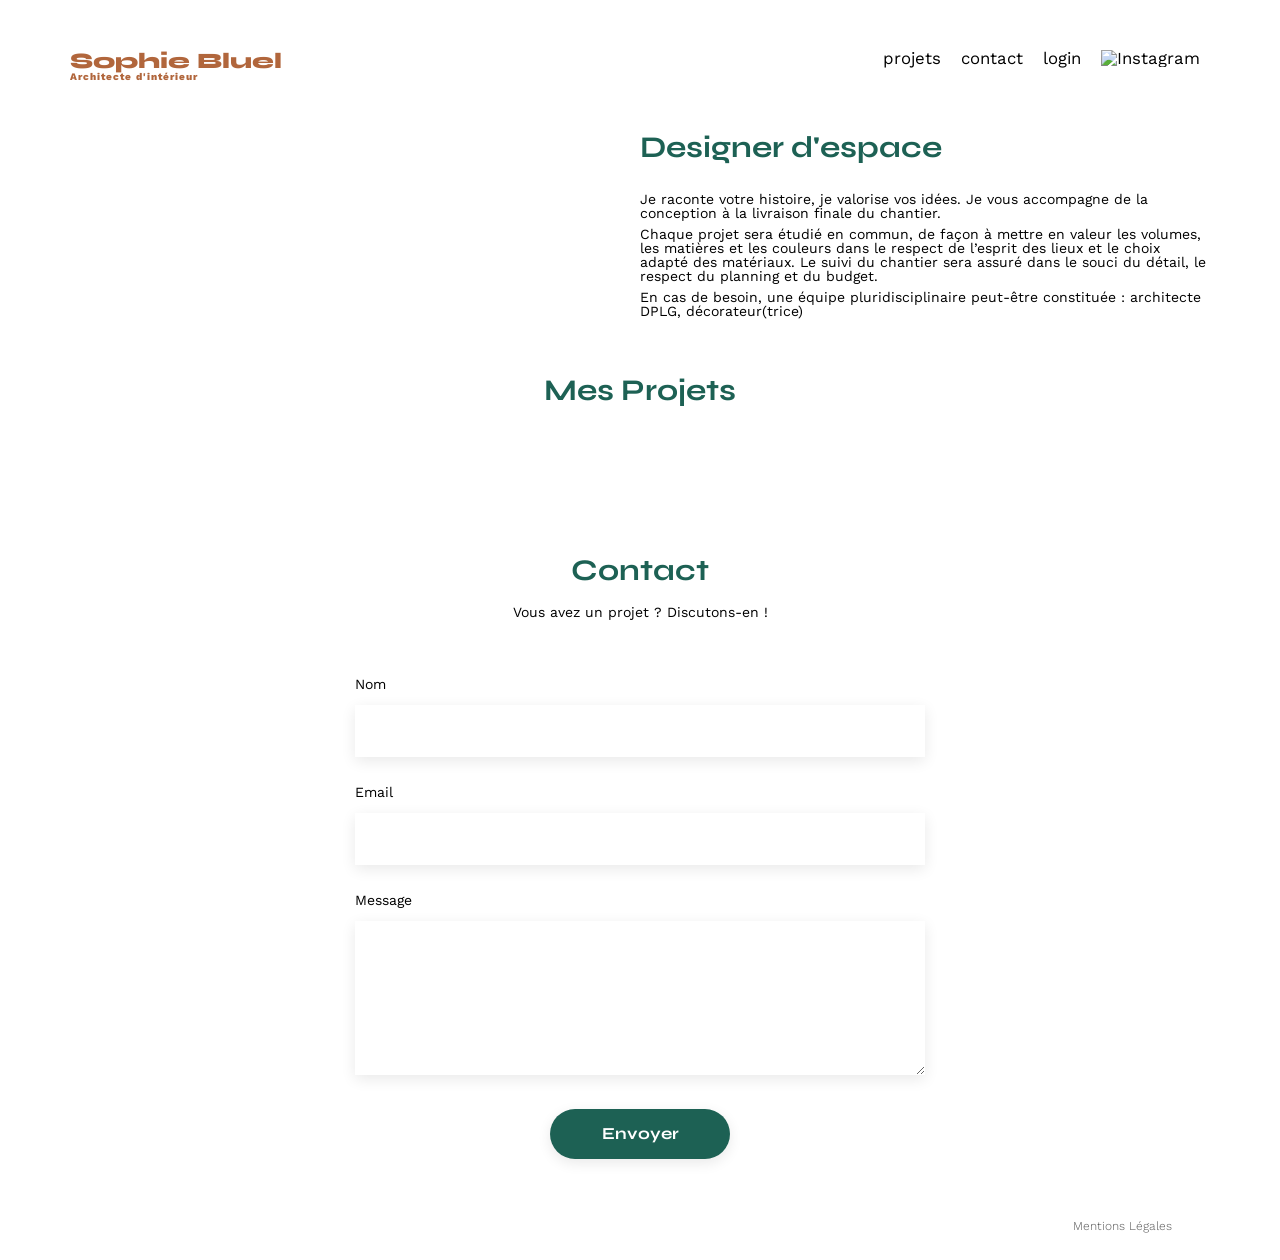
==== FrontEnd/index.html @ e63add31 "Ajout de la page de connexion et des fonctionnalités JavaScript" ====
<!DOCTYPE html>
<html lang="fr">
<head>
	<meta charset="UTF-8">
	<title>Sophie Bluel - Architecte d'intérieur</title>
	<meta name="viewport" content="width=device-width, initial-scale=1.0">
	<link rel="preconnect" href="https://fonts.googleapis.com">
	<link rel="preconnect" href="https://fonts.gstatic.com" crossorigin>
	<link href="https://fonts.googleapis.com/css2?family=Syne:wght@700;800&family=Work+Sans:wght@300;400&display=swap" rel="stylesheet">
	<meta name="description" content="">
	<link rel="stylesheet" href="./assets/style.css">
</head>
<body>
<header>
	<h1>Sophie Bluel <span>Architecte d'intérieur</span></h1>
	<nav>
		<ul>
			<li>projets</li>
			<li>contact</li>
			<li><a href="./login.html">login</a></li>
			<li><img src="./assets/icons/instagram.png" alt="Instagram"></li>
		</ul>
	</nav>
</header>
<main>
	<section id="introduction">
		<figure>
			<img src="./assets/images/sophie-bluel.png" alt="">
		</figure>
		<article>
			<h2>Designer d'espace</h2>
			<p>Je raconte votre histoire, je valorise vos idées. Je vous accompagne de la conception à la livraison finale du chantier.</p>
			<p>Chaque projet sera étudié en commun, de façon à mettre en valeur les volumes, les matières et les couleurs dans le respect de l’esprit des lieux et le choix adapté des matériaux. Le suivi du chantier sera assuré dans le souci du détail, le respect du planning et du budget.</p>
			<p>En cas de besoin, une équipe pluridisciplinaire peut-être constituée : architecte DPLG, décorateur(trice)</p>
		</article>
	</section>
	<section id="portfolio">
		<h2>Mes Projets</h2>
		<div class="filters"></div>
		<div class="gallery">
		</div>
	</section>
	<section id="contact">
		<h2>Contact</h2>
		<p>Vous avez un projet ? Discutons-en !</p>
		<form action="#" method="post">
			<label for="name">Nom</label>
			<input type="text" name="name" id="name">
			<label for="email">Email</label>
			<input type="email" name="email" id="email">
			<label for="message">Message</label>
			<textarea name="message" id="message" cols="30" rows="10"></textarea>
			<input type="submit" value="Envoyer">
		</form>
	</section>
</main>

<footer>
	<nav>
		<ul>
			<li>Mentions Légales</li>
		</ul>
	</nav>
</footer>
<script src="./assets/script.js"></script>
</body>
</html>
---- FrontEnd/assets/style.css ----
/* http://meyerweb.com/eric/tools/css/reset/
   v2.0 | 20110126
   License: none (public domain)
*/

html, body, div, span, applet, object, iframe,
h1, h2, h3, h4, h5, h6, p, blockquote, pre,
a, abbr, acronym, address, big, cite, code,
del, dfn, em, img, ins, kbd, q, s, samp,
small, strike, strong, sub, sup, tt, var,
b, u, i, center,
dl, dt, dd, ol, ul, li,
fieldset, form, label, legend,
table, caption, tbody, tfoot, thead, tr, th, td,
article, aside, canvas, details, embed,
figure, figcaption, footer, header, hgroup,
menu, nav, output, ruby, section, summary,
time, mark, audio, video {
	margin: 0;
	padding: 0;
	border: 0;
	font-size: 100%;
	font: inherit;
	vertical-align: baseline;
}
/* HTML5 display-role reset for older browsers */
article, aside, details, figcaption, figure,
footer, header, hgroup, menu, nav, section {
	display: block;
}
body {
	line-height: 1;
}
ol, ul {
	list-style: none;
}
blockquote, q {
	quotes: none;
}
blockquote:before, blockquote:after,
q:before, q:after {
	content: '';
	content: none;
}
table {
	border-collapse: collapse;
	border-spacing: 0;
}
/** end reset css**/
body {
	max-width: 1140px;
	margin:auto;
	font-family: 'Work Sans' ;
	font-size: 14px;
}
header {
	display: flex;
	justify-content: space-between;
	margin: 50px 0
}

header nav a {
    text-decoration: none;
     color: black;
}

/* Met les éléments du menu en gras au survol */
header nav li:hover,
header nav li:hover a {
    color: black;
    font-weight: bold;
    cursor: pointer;
}

section {
	margin: 50px 0
}

h1{
	display: flex;
	flex-direction: column;
	font-family: 'Syne';
	font-size: 22px;
	font-weight: 800;
	color: #B1663C
}

h1 > span {
	font-family: 'Work Sans';
	font-size:10px;
	letter-spacing: 0.1em;
;
}

h2{
	font-family: 'Syne';
	font-weight: 700;
	font-size: 30px;
	color: #1D6154
}
nav ul {
	display: flex;
	align-items: center;
	list-style-type: none;

}
nav li {
	padding: 0 10px;
	font-size: 1.2em;
}

li:hover {
	color: #B1663C;
}
#introduction {
	display: flex;
	align-items: center;
}
#introduction figure {
	flex: 1
}
#introduction img {
	display: block;
	margin: auto;
	width: 80%;
}

#introduction article {
	flex: 1
}
#introduction h2 {
	margin-bottom: 1em;
}

#introduction p {
	margin-bottom: 0.5em;
}
#portfolio h2 {
	text-align: center;
	margin-bottom: 1em;
}
.filters {
	display: flex;
	justify-content: center;
	flex-wrap: wrap;
	gap: 10px;
	margin: 50px 0;			
}

.filters button {
	background-color: white;
	color: #1D6154;
	font-family: 'Syne';
	font-size: 16px;
	font-weight: 700;
	padding: 9px 20px;
	border-radius: 60px ;
	border: 1px solid #1D6154;
	cursor: pointer;
}

.filters button:hover {
	background-color: #1D6154;
	color: white;
}

.gallery {
	width: 100%;
	display: grid;
	grid-template-columns: 1fr 1fr 1fr;
	grid-column-gap: 20px;
	grid-row-gap: 20px;
}

.gallery img {
	width: 100%;

}
#contact {
	width: 50%;
margin: auto;
}
#contact > * {
	text-align: center;

}
#contact h2{
	margin-bottom: 20px;
}
#contact form {
	text-align: left;
	margin-top:30px;
	display: flex;
	flex-direction: column;
}

#contact input {
	height: 50px;
	font-size: 1.2em;
	border: none;
	box-shadow: 0px 4px 14px rgba(0, 0, 0, 0.09);
}
#contact label {
	margin: 2em 0 1em 0;
}
#contact textarea {
	border: none;
	box-shadow: 0px 4px 14px rgba(0, 0, 0, 0.09);
}

input[type="submit"]{
	font-family: 'Syne';
	font-weight: 700;
	color: white;
	background-color: #1D6154;
	margin : 2em auto ;
	width: 180px;
	text-align: center;
	border-radius: 60px ;
}

footer nav ul {
    display: flex;
    justify-content: flex-end;
    margin: 2em;
}

footer nav li {
    font-family: 'Work Sans', sans-serif;
    font-size: 12px;
    font-weight: 300;
    color: #555555;
	
}

/* Login */

#login {
    width: 380px;
    margin: 140px auto 0;
}

#login form {
    display: flex;
    flex-direction: column;
}

#login h2 {
	text-align: center;
}

#login label {
    margin-bottom: 7px;
	margin-top: 30px;
}
#login input[type="email"],
#login input[type="password"] {
    height: 50px;
    border: none;
    box-shadow: 0px 4px 14px rgba(0, 0, 0, 0.09);
    margin-bottom: 25px;
    padding: 0 10px;
}

#login input[type="submit"] {
	height: 36px;
	font-family: 'Syne';
	font-weight: 700;
	color: white;
	background-color: #1D6154;
	width: 180px;
	text-align: center;
	border-radius: 60px;
	border: none;
}

/* Centre le lien et change sa couleur */
#login form a {
    align-self: center;
    color: #3D3D3D;
    text-decoration: underline;
}
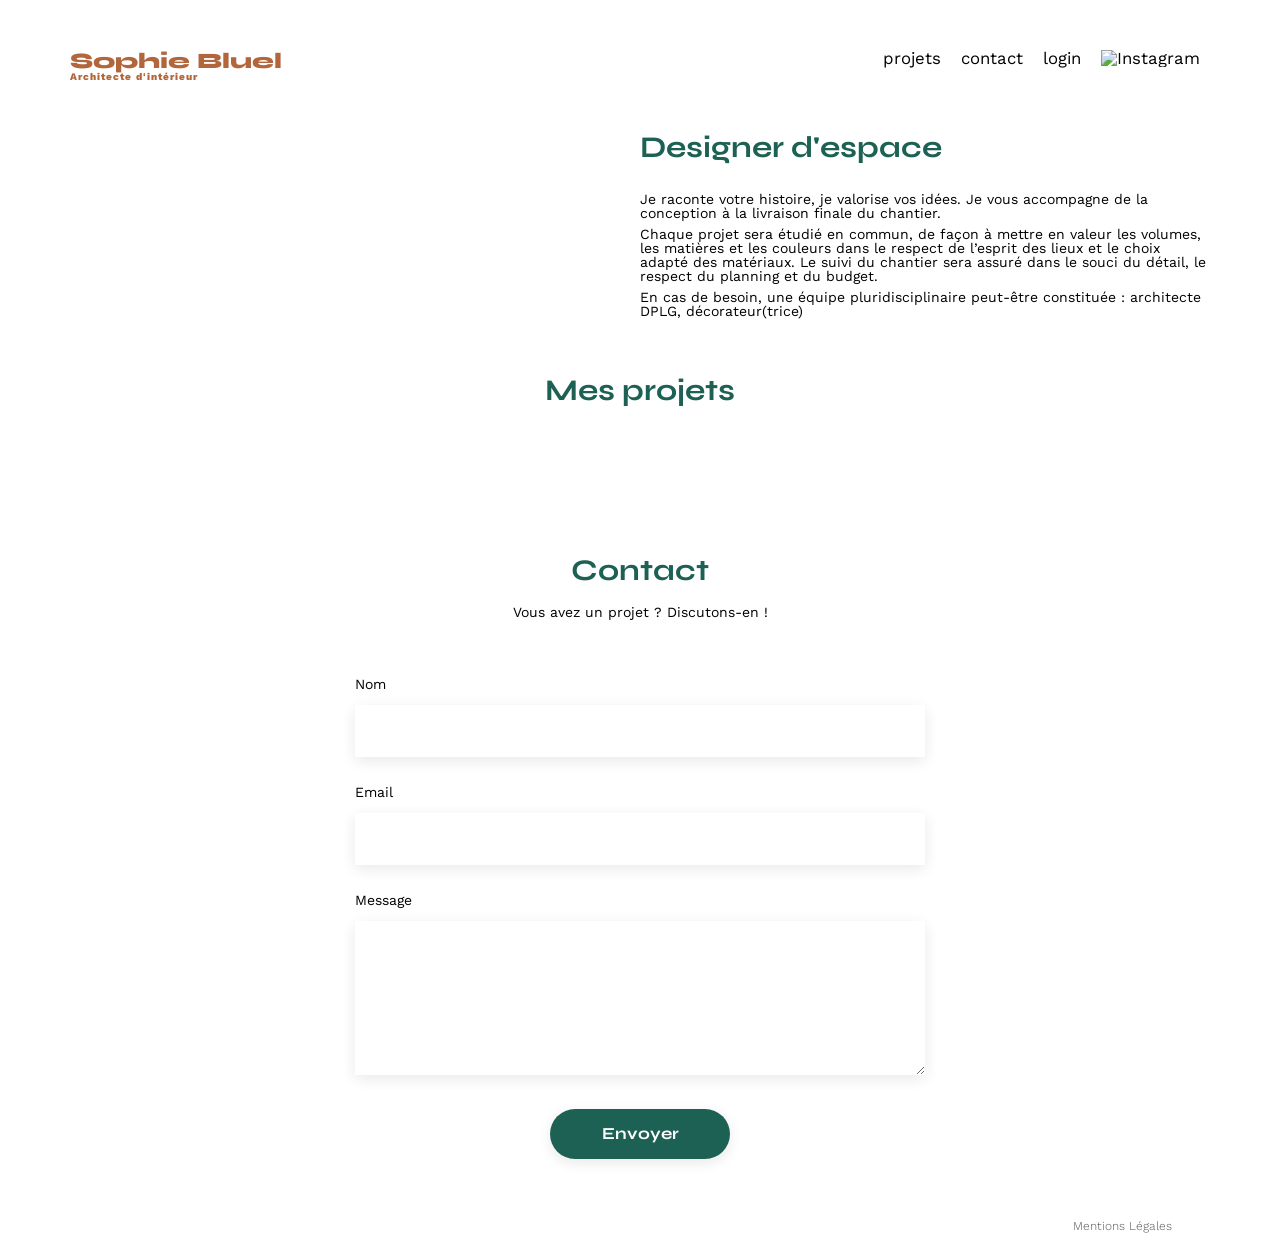
==== commit b6607687: "Page de connexion terminée" ====
--- a/FrontEnd/index.html
+++ b/FrontEnd/index.html
@@ -8,16 +8,21 @@
 	<link rel="preconnect" href="https://fonts.gstatic.com" crossorigin>
 	<link href="https://fonts.googleapis.com/css2?family=Syne:wght@700;800&family=Work+Sans:wght@300;400&display=swap" rel="stylesheet">
 	<meta name="description" content="">
+	<link rel="stylesheet" href="https://cdnjs.cloudflare.com/ajax/libs/font-awesome/6.5.2/css/all.min.css">
 	<link rel="stylesheet" href="./assets/style.css">
 </head>
 <body>
+	<div id="edit-banner" hidden> 
+		<i class="fa-regular fa-pen-to-square"></i>
+    	<span>Mode édition</span>
+	</div>
 <header>
 	<h1>Sophie Bluel <span>Architecte d'intérieur</span></h1>
 	<nav>
 		<ul>
 			<li>projets</li>
 			<li>contact</li>
-			<li><a href="./login.html">login</a></li>
+			<li><a href="./login.html" id="auth-link">login</a></li>
 			<li><img src="./assets/icons/instagram.png" alt="Instagram"></li>
 		</ul>
 	</nav>
@@ -35,7 +40,13 @@
 		</article>
 	</section>
 	<section id="portfolio">
-		<h2>Mes Projets</h2>
+		<div class="portfolio-title">
+			 <h2>Mes projets</h2>
+			<button id="edit-button" hidden>
+       		 	<i class="fa-regular fa-pen-to-square"></i> modifier
+			</button>
+		</div>
+
 		<div class="filters"></div>
 		<div class="gallery">
 		</div>
@@ -62,6 +73,19 @@
 		</ul>
 	</nav>
 </footer>
+<div id="modal" hidden>
+    <div class="modal-content">
+        <button id="close-modal" type="button">×</button>
+
+        <div id="modal-gallery">
+            <h2>Galerie photo</h2>
+        </div>
+
+        <div id="modal-add" hidden>
+            <h2>Ajout photo</h2>
+        </div>
+    </div>
+</div>
 <script src="./assets/script.js"></script>
 </body>
 </html>
--- a/FrontEnd/assets/style.css
+++ b/FrontEnd/assets/style.css
@@ -281,3 +281,117 @@
     text-decoration: underline;
 }
 
+/* Message d'erreur de connexion */
+#login-error {
+    color: #B00020;              
+    background-color: #FFF0F0;  
+    font-weight: 600;            
+    text-align: center;          
+    padding: 12px;               
+    border-radius: 6px;          
+    margin-bottom: 20px;         
+}
+
+#login-error:empty {
+    display: none;
+}
+
+
+/* Bandeau du mode édition */
+#edit-banner {
+    display: flex;
+    justify-content: center;
+    align-items: center;
+    gap: 12px;
+    background-color: black;
+    color: white;
+    padding: 15px;
+}
+
+/* Cache le bandeau lorsque l'utilisateur n'est pas connecté */
+#edit-banner[hidden] {
+    display: none;
+}
+
+/* Place le titre et le bouton sur la même ligne */
+.portfolio-title {
+    display: flex;
+    justify-content: center;
+    align-items: center;
+    gap: 30px;
+    margin-bottom: 30px;
+}
+
+/* Enlève la marge sous le titre */
+#portfolio .portfolio-title h2 {
+    margin-bottom: 0;
+}
+
+/* Apparence du bouton modifier */
+#edit-button {
+    background: none;
+    border: none;
+    cursor: pointer;
+    font-family: 'Work Sans';
+    font-size: 14px;
+}
+
+/* Cache le bouton quand il possède l'attribut hidden */
+#edit-button[hidden] {
+    display: none;
+}
+
+
+/* Fond sombre derrière la fenêtre */
+#modal {
+    position: fixed;
+    top: 0;
+    left: 0;
+    width: 100%;
+    height: 100%;
+    background-color: rgba(0, 0, 0, 0.3);
+
+    display: flex;
+    justify-content: center;
+    align-items: center;
+    z-index: 1000;
+}
+
+/* Cache la fenêtre au départ */
+#modal[hidden] {
+    display: none;
+}
+
+/* Fenêtre blanche */
+.modal-content {
+    background-color: white;
+    width: 630px;
+    max-width: 90%;
+    max-height: 90vh;
+    overflow-y: auto;
+    padding: 30px;
+    border-radius: 10px;
+    box-sizing: border-box;
+	position: relative;
+}
+
+/* Titre de la fenêtre */
+.modal-content h2 {
+    color: black;
+    font-family: 'Work Sans';
+    font-size: 26px;
+    font-weight: 400;
+    text-align: center;
+    margin: 25px 0 40px;
+}
+/* Place la croix en haut à droite de la modale */
+#close-modal {
+    position: absolute;
+    top: 20px;
+    right: 20px;
+    background: none;
+    border: none;
+    font-size: 24px;
+    cursor: pointer;
+}
+
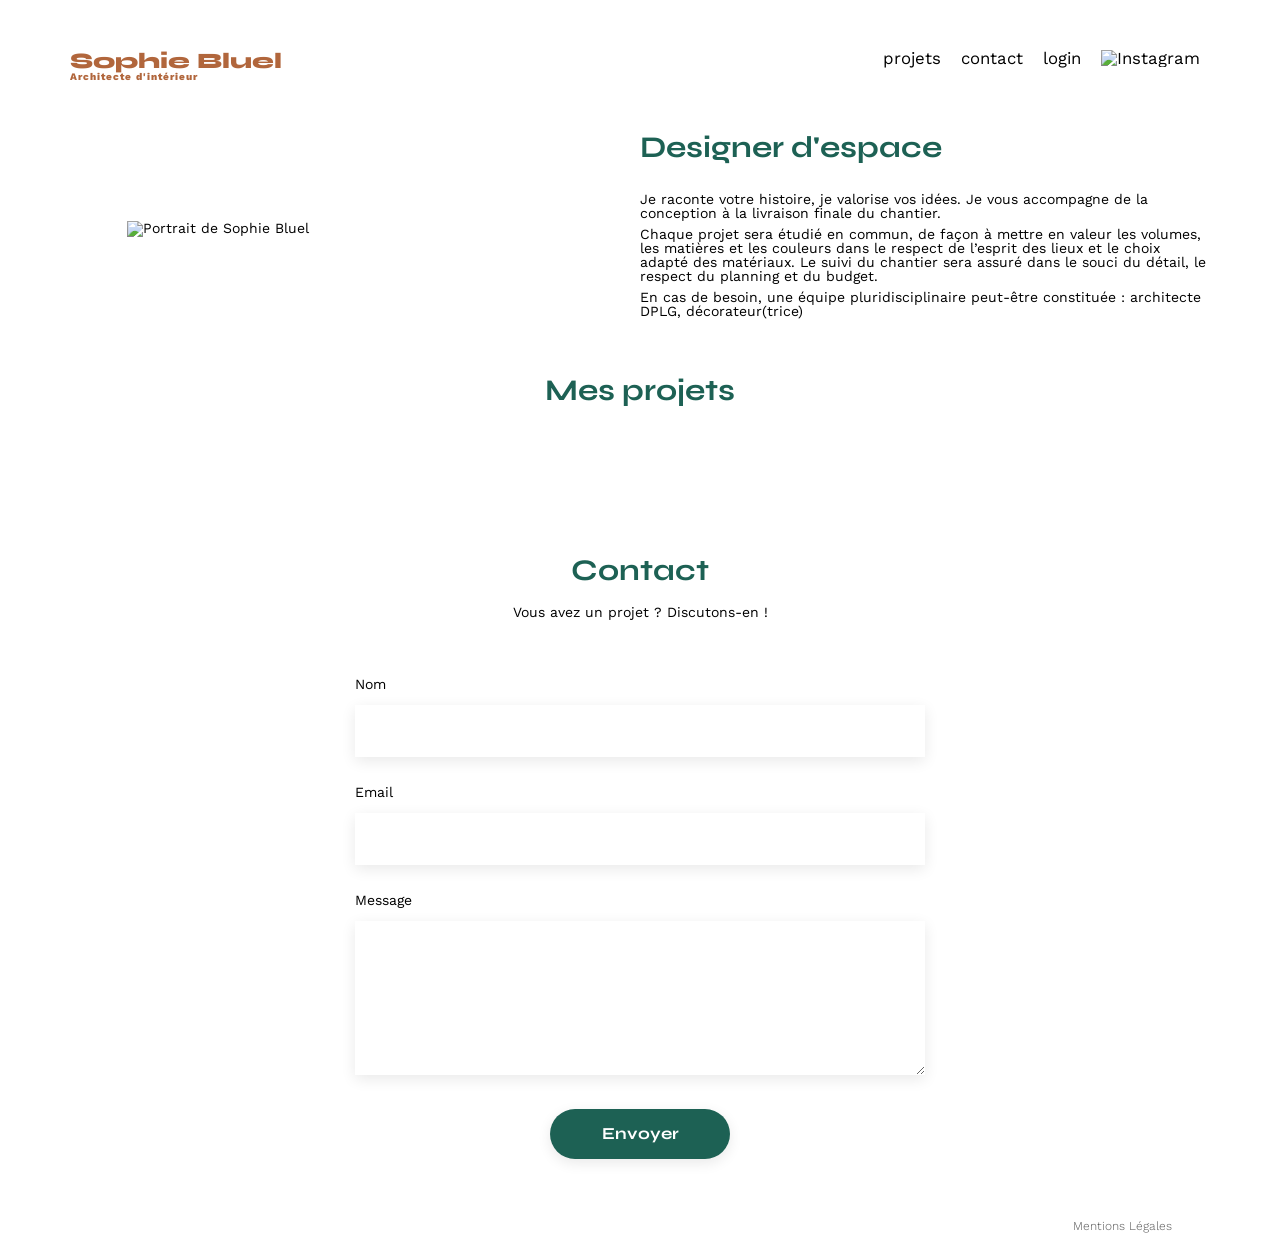
==== commit 91b186e9: "Fin de l'étape 7 : structure de la modale + suppression des travaux existants" ====
--- a/FrontEnd/index.html
+++ b/FrontEnd/index.html
@@ -16,21 +16,23 @@
 		<i class="fa-regular fa-pen-to-square"></i>
     	<span>Mode édition</span>
 	</div>
+
 <header>
-	<h1>Sophie Bluel <span>Architecte d'intérieur</span></h1>
+	<h1>Sophie Bluel <span>Architecte d'intérieur</span> </h1>
 	<nav>
 		<ul>
-			<li>projets</li>
-			<li>contact</li>
+			<li><a href="#portfolio">projets</a></li>
+            <li><a href="#contact">contact</a></li>
 			<li><a href="./login.html" id="auth-link">login</a></li>
 			<li><img src="./assets/icons/instagram.png" alt="Instagram"></li>
 		</ul>
 	</nav>
 </header>
+
 <main>
 	<section id="introduction">
 		<figure>
-			<img src="./assets/images/sophie-bluel.png" alt="">
+			<img src="./assets/images/sophie-bluel.png" alt="Portrait de Sophie Bluel">
 		</figure>
 		<article>
 			<h2>Designer d'espace</h2>
@@ -39,28 +41,29 @@
 			<p>En cas de besoin, une équipe pluridisciplinaire peut-être constituée : architecte DPLG, décorateur(trice)</p>
 		</article>
 	</section>
+
 	<section id="portfolio">
 		<div class="portfolio-title">
-			 <h2>Mes projets</h2>
-			<button id="edit-button" hidden>
-       		 	<i class="fa-regular fa-pen-to-square"></i> modifier
+			<h2>Mes projets</h2>
+			<button id="edit-button" type="button" hidden>
+       			<i class="fa-regular fa-pen-to-square"></i> modifier
 			</button>
 		</div>
 
 		<div class="filters"></div>
-		<div class="gallery">
-		</div>
+		<div class="gallery"></div>
 	</section>
+
 	<section id="contact">
 		<h2>Contact</h2>
 		<p>Vous avez un projet ? Discutons-en !</p>
 		<form action="#" method="post">
 			<label for="name">Nom</label>
-			<input type="text" name="name" id="name">
+			<input type="text" name="name" id="name" required>
 			<label for="email">Email</label>
-			<input type="email" name="email" id="email">
+			<input type="email" name="email" id="email" required>
 			<label for="message">Message</label>
-			<textarea name="message" id="message" cols="30" rows="10"></textarea>
+			<textarea name="message" id="message" cols="30" rows="10" required></textarea>
 			<input type="submit" value="Envoyer">
 		</form>
 	</section>
@@ -73,17 +76,45 @@
 		</ul>
 	</nav>
 </footer>
+
 <div id="modal" hidden>
     <div class="modal-content">
         <button id="close-modal" type="button">×</button>
-
-        <div id="modal-gallery">
+		<div id="modal-gallery">
             <h2>Galerie photo</h2>
+			<div id="modal-works"></div>
+			<hr class="modal-gallery-separator">
+			<button id="add-photo-button" type="button"> Ajouter une photo </button>
         </div>
 
         <div id="modal-add" hidden>
-            <h2>Ajout photo</h2>
-        </div>
+    		<button id="back-to-gallery" type="button"> 
+				<i class="fa-solid fa-arrow-left"></i>
+			</button>
+
+   			<h2>Ajout photo</h2>
+			
+			<div class="photo-upload">
+				<i class="fa-regular fa-image"></i>
+				<img id="photo-preview" src="" alt="Aperçu de la photo" hidden>
+				<label for="photo-input">+ Ajouter photo</label>
+				<input	type="file" id="photo-input" name="image" accept="image/png, image/jpeg">
+				<p>jpg, png : 4mo max</p>
+			</div>
+
+			<label for="photo-title">Titre</label>
+			<input type="text" id="photo-title" name="title" required >
+
+			<label for="photo-category">Catégorie</label>
+			<div class="select-container">
+				<select id="photo-category" name="category" required>
+					<option value="">Sélectionner une catégorie</option>
+				</select>
+				<i class="fa-solid fa-chevron-down"></i>
+			</div>
+				<hr class="modal-separator">
+				<button id="validate-photo" type="button" disabled> Valider </button>
+			</div>
     </div>
 </div>
 <script src="./assets/script.js"></script>
--- a/FrontEnd/assets/style.css
+++ b/FrontEnd/assets/style.css
@@ -112,6 +112,7 @@
 li:hover {
 	color: #B1663C;
 }
+
 #introduction {
 	display: flex;
 	align-items: center;
@@ -139,6 +140,9 @@
 	text-align: center;
 	margin-bottom: 1em;
 }
+
+/* 🟢 BOUTONS DE FILTRAGE */
+/* Organisation des filtres sur une ligne et les centre */
 .filters {
 	display: flex;
 	justify-content: center;
@@ -147,6 +151,7 @@
 	margin: 50px 0;			
 }
 
+/* Apparence des boutons de filtrage */
 .filters button {
 	background-color: white;
 	color: #1D6154;
@@ -159,10 +164,12 @@
 	cursor: pointer;
 }
 
+/* Change la couleur des boutons au passage de la souris */
 .filters button:hover {
 	background-color: #1D6154;
 	color: white;
 }
+/* 🟢🟢 FIN BOUTONS DE FILTRAGE */
 
 .gallery {
 	width: 100%;
@@ -233,71 +240,79 @@
 	
 }
 
-/* Login */
-
+/* 🟢 PAGE DE CONNEXION */
+/* Définit la largeur du formulaire et le centre */
 #login {
     width: 380px;
     margin: 140px auto 0;
 }
 
+/* Organise les éléments du formulaire verticalement */
 #login form {
     display: flex;
     flex-direction: column;
 }
 
 #login h2 {
-	text-align: center;
-}
-
+    text-align: center;
+}
+
+/* Espacement des étiquettes */
 #login label {
     margin-bottom: 7px;
-	margin-top: 30px;
-}
+    margin-top: 30px;
+}
+
+/* Apparence des champs email et mot de passe */
 #login input[type="email"],
 #login input[type="password"] {
     height: 50px;
     border: none;
-    box-shadow: 0px 4px 14px rgba(0, 0, 0, 0.09);
+    box-shadow: 0px 4px 14px #E5E5E5;
     margin-bottom: 25px;
     padding: 0 10px;
 }
 
+/* Bouton de connexion */
 #login input[type="submit"] {
-	height: 36px;
-	font-family: 'Syne';
-	font-weight: 700;
-	color: white;
-	background-color: #1D6154;
-	width: 180px;
-	text-align: center;
-	border-radius: 60px;
-	border: none;
-}
-
-/* Centre le lien et change sa couleur */
+    height: 36px;
+    font-family: 'Syne';
+    font-weight: 700;
+    color: white;
+    background-color: #1D6154;
+    width: 180px;
+    text-align: center;
+    border-radius: 60px;
+    border: none;
+}
+
+/* Lien de récupération du mot de passe */
 #login form a {
     align-self: center;
     color: #3D3D3D;
     text-decoration: underline;
 }
 
-/* Message d'erreur de connexion */
+/* MESSAGE D'ERREUR DE CONNEXION */
+/* Message affiché si les identifiants sont incorrects */
 #login-error {
-    color: #B00020;              
-    background-color: #FFF0F0;  
-    font-weight: 600;            
-    text-align: center;          
-    padding: 12px;               
-    border-radius: 6px;          
-    margin-bottom: 20px;         
-}
-
+    color: #B00020;
+    background-color: #FFF0F0;
+    font-weight: 600;
+    text-align: center;
+    padding: 12px;
+    border-radius: 6px;
+    margin-bottom: 20px;
+}
+
+/* Cache le message lorsqu'il est vide */
 #login-error:empty {
     display: none;
 }
 
 
-/* Bandeau du mode édition */
+/* MODE ÉDITION */
+/* Bandeau noir du Mode édition */
 #edit-banner {
     display: flex;
     justify-content: center;
@@ -308,12 +323,12 @@
     padding: 15px;
 }
 
-/* Cache le bandeau lorsque l'utilisateur n'est pas connecté */
+/* Cache le bandeau si l'utilisateur n'est pas connecté */
 #edit-banner[hidden] {
     display: none;
 }
 
-/* Place le titre et le bouton sur la même ligne */
+/* Place le titre Mes Projets et le bouton modifier sur la même ligne */
 .portfolio-title {
     display: flex;
     justify-content: center;
@@ -322,7 +337,7 @@
     margin-bottom: 30px;
 }
 
-/* Enlève la marge sous le titre */
+/* Supprime la marge du titre dans ce conteneur */
 #portfolio .portfolio-title h2 {
     margin-bottom: 0;
 }
@@ -336,38 +351,39 @@
     font-size: 14px;
 }
 
-/* Cache le bouton quand il possède l'attribut hidden */
+/* Cache le bouton modifier si hidden est présent */
 #edit-button[hidden] {
     display: none;
 }
 
 
-/* Fond sombre derrière la fenêtre */
+/* 🟢 FENÊTRE MODALE */
+/* Fond gris transparent couvrant l'écran */
 #modal {
     position: fixed;
     top: 0;
     left: 0;
     width: 100%;
     height: 100%;
-    background-color: rgba(0, 0, 0, 0.3);
-
+    background-color: #0000004D;
     display: flex;
     justify-content: center;
     align-items: center;
     z-index: 1000;
 }
 
-/* Cache la fenêtre au départ */
+/* Cache toute la modale si hidden est présent */
 #modal[hidden] {
     display: none;
 }
 
-/* Fenêtre blanche */
+/* Fenêtre blanche au centre de l'écran */
 .modal-content {
+    position: relative;
     background-color: white;
     width: 630px;
     max-width: 90%;
-    max-height: 90vh;
+    max-height: 600px;
     overflow-y: auto;
     padding: 30px;
     border-radius: 10px;
@@ -375,7 +391,7 @@
 	position: relative;
 }
 
-/* Titre de la fenêtre */
+/* Titres Galerie photo et Ajout photo */
 .modal-content h2 {
     color: black;
     font-family: 'Work Sans';
@@ -384,7 +400,8 @@
     text-align: center;
     margin: 25px 0 40px;
 }
-/* Place la croix en haut à droite de la modale */
+
+/* Croix de fermeture en haut à droite */
 #close-modal {
     position: absolute;
     top: 20px;
@@ -395,3 +412,198 @@
     cursor: pointer;
 }
 
+/* Flèche de retour en haut à gauche */
+#back-to-gallery {
+    position: absolute;
+    top: 25px;
+    left: 25px;
+    background: none;
+    border: none;
+    padding: 0;
+    font-size: 18px;
+    cursor: pointer;
+}
+
+/* Cache une zone de la modale si hidden est présent */
+#modal-gallery[hidden],
+#modal-add[hidden],
+#photo-preview[hidden] {
+    display: none;
+}
+
+
+/*  🟢 GALERIE DE LA MODALE */
+/* Organise les miniatures en cinq colonnes */
+#modal-works {
+    display: grid;
+    grid-template-columns: 1fr 1fr 1fr 1fr 1fr;
+    gap: 10px;
+    width: 70%;
+    margin: 0 auto 40px;
+}
+
+/* Ligne grise séparant les photos du bouton */
+.modal-gallery-separator {
+    border: none;
+    border-top: 1px solid #B3B3B3;
+    width: 70%;
+    margin: 0 auto 30px;
+}
+
+/* Taille des petites photos */
+#modal-works img {
+    width: 100%;
+    height: 100px;
+    object-fit: cover;
+}
+
+/* Permet de positionner la poubelle sur chaque photo */
+#modal-works figure {
+    position: relative;
+}
+
+/* Bouton poubelle placé sur chaque photo */
+.delete-work {
+    position: absolute;
+    top: 5px;
+    right: 5px;
+    width: 20px;
+    height: 20px;
+    background-color: black;
+    color: white;
+    border: none;
+    border-radius: 2px;
+    display: flex;
+    justify-content: center;
+    align-items: center;
+    font-size: 11px;
+    cursor: pointer;
+}
+
+/* Bouton vert Ajouter une photo */
+#add-photo-button {
+    display: block;
+    margin: 0 auto;
+    height: 36px;
+    font-family: 'Syne';
+    font-weight: 700;
+    color: white;
+    background-color: #1D6154;
+    width: 180px;
+    text-align: center;
+    border-radius: 60px;
+    border: none;
+    cursor: pointer;
+}
+
+
+/* 🟢 FORMULAIRE D'AJOUT */
+/* Centre la zone du formulaire */
+#modal-add {
+    width: 70%;
+    margin: 0 auto;
+}
+
+/* Cadre bleu clair qui accueille le choix de l'image */
+.photo-upload {
+    background-color: #E8F1F6;
+    display: flex;
+    flex-direction: column;
+    align-items: center;
+    gap: 10px;
+    padding: 20px;
+    border-radius: 3px;
+}
+
+/* Grande icône d'image */
+.photo-upload i {
+    font-size: 60px;
+    color: #B9C5CC;
+}
+
+/* Bouton visuel pour choisir une photo */
+.photo-upload label {
+    background-color: #CBD6DC;
+    color: #306685;
+    padding: 10px 25px;
+    border-radius: 50px;
+    cursor: pointer;
+}
+
+/* Cache le champ de fichier classique */
+.photo-upload input[type="file"] {
+    display: none;
+}
+
+/* Petit texte indiquant les formats acceptés */
+.photo-upload p {
+    font-size: 10px;
+    color: #444444;
+}
+
+/* 🟢 CHAMPS TITRE ET CATÉGORIE */
+/* Étiquettes du formulaire */
+#modal-add > label {
+    display: block;
+    margin-top: 25px;
+    margin-bottom: 10px;
+    font-size: 14px;
+    font-family: 'Work Sans';
+}
+
+/* Apparence du champ Titre et de la liste Catégorie */
+#photo-title,
+#photo-category {
+    display: block;
+    width: 100%;
+    height: 51px;
+    padding: 10px;
+    box-sizing: border-box;
+    border: none;
+    background-color: white;
+    box-shadow: 0px 4px 14px rgba(0, 0, 0, 0.09);
+    font-family: 'Work Sans';
+}
+
+/* Conteneur de la liste Catégorie */
+.select-container {
+    position: relative;
+}
+
+/* Cache la flèche d'origine de la liste déroulante */
+#photo-category {
+    appearance: none;
+    padding-right: 45px;
+}
+
+/* Place notre flèche personnalisée dans la liste */
+.select-container i {
+    position: absolute;
+    right: 20px;
+    top: 18px;
+    pointer-events: none;
+}
+
+/* Ligne grise avant le bouton Valider */
+.modal-separator {
+    border: none;
+    border-top: 1px solid #B3B3B3;
+    margin: 40px 0 30px;
+}
+
+/* Bouton Valider gris car l'ajout n'est pas encore programmé */
+#validate-photo {
+    display: block;
+    margin: 0 auto;
+    width: 237px;
+    max-width: 100%;
+    padding: 10px;
+    border: none;
+    border-radius: 60px;
+    background-color: #A7A7A7;
+    color: white;
+    font-family: 'Syne';
+    font-size: 14px;
+    cursor: not-allowed;
+}
+
